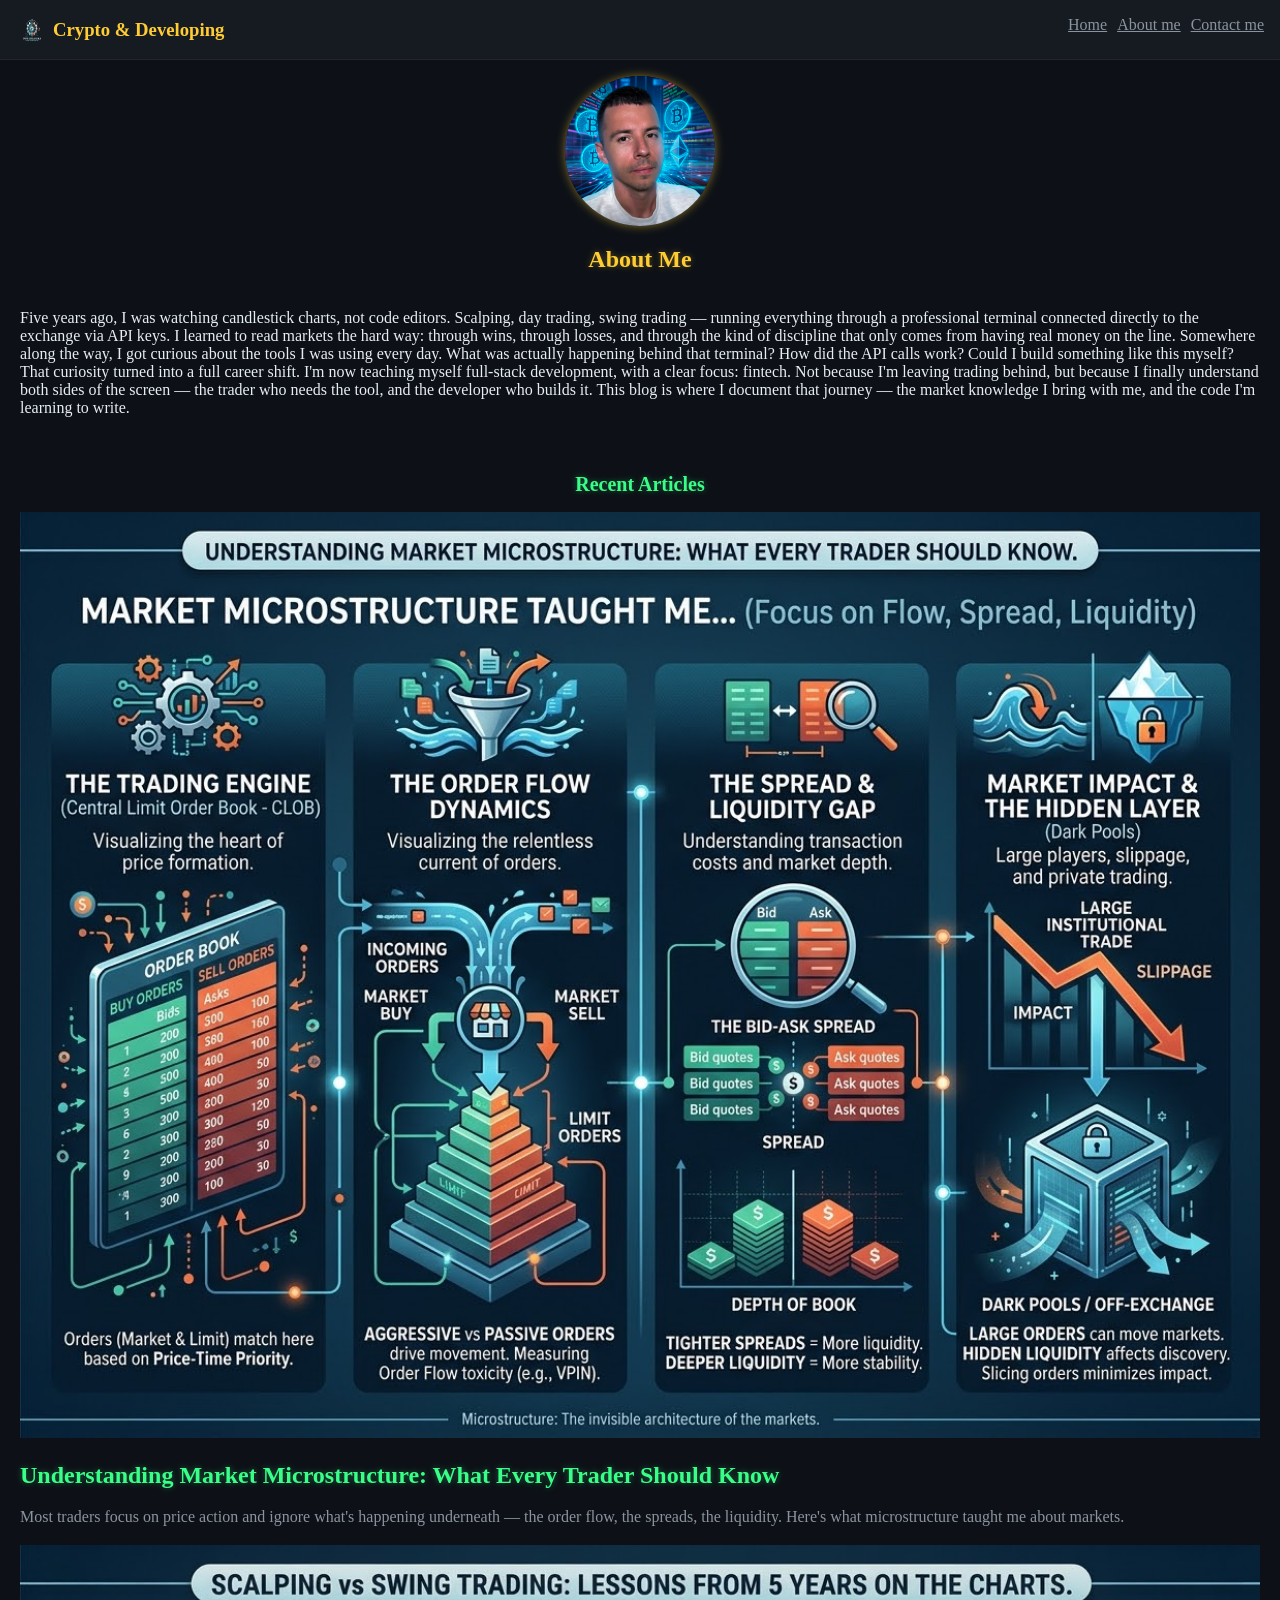
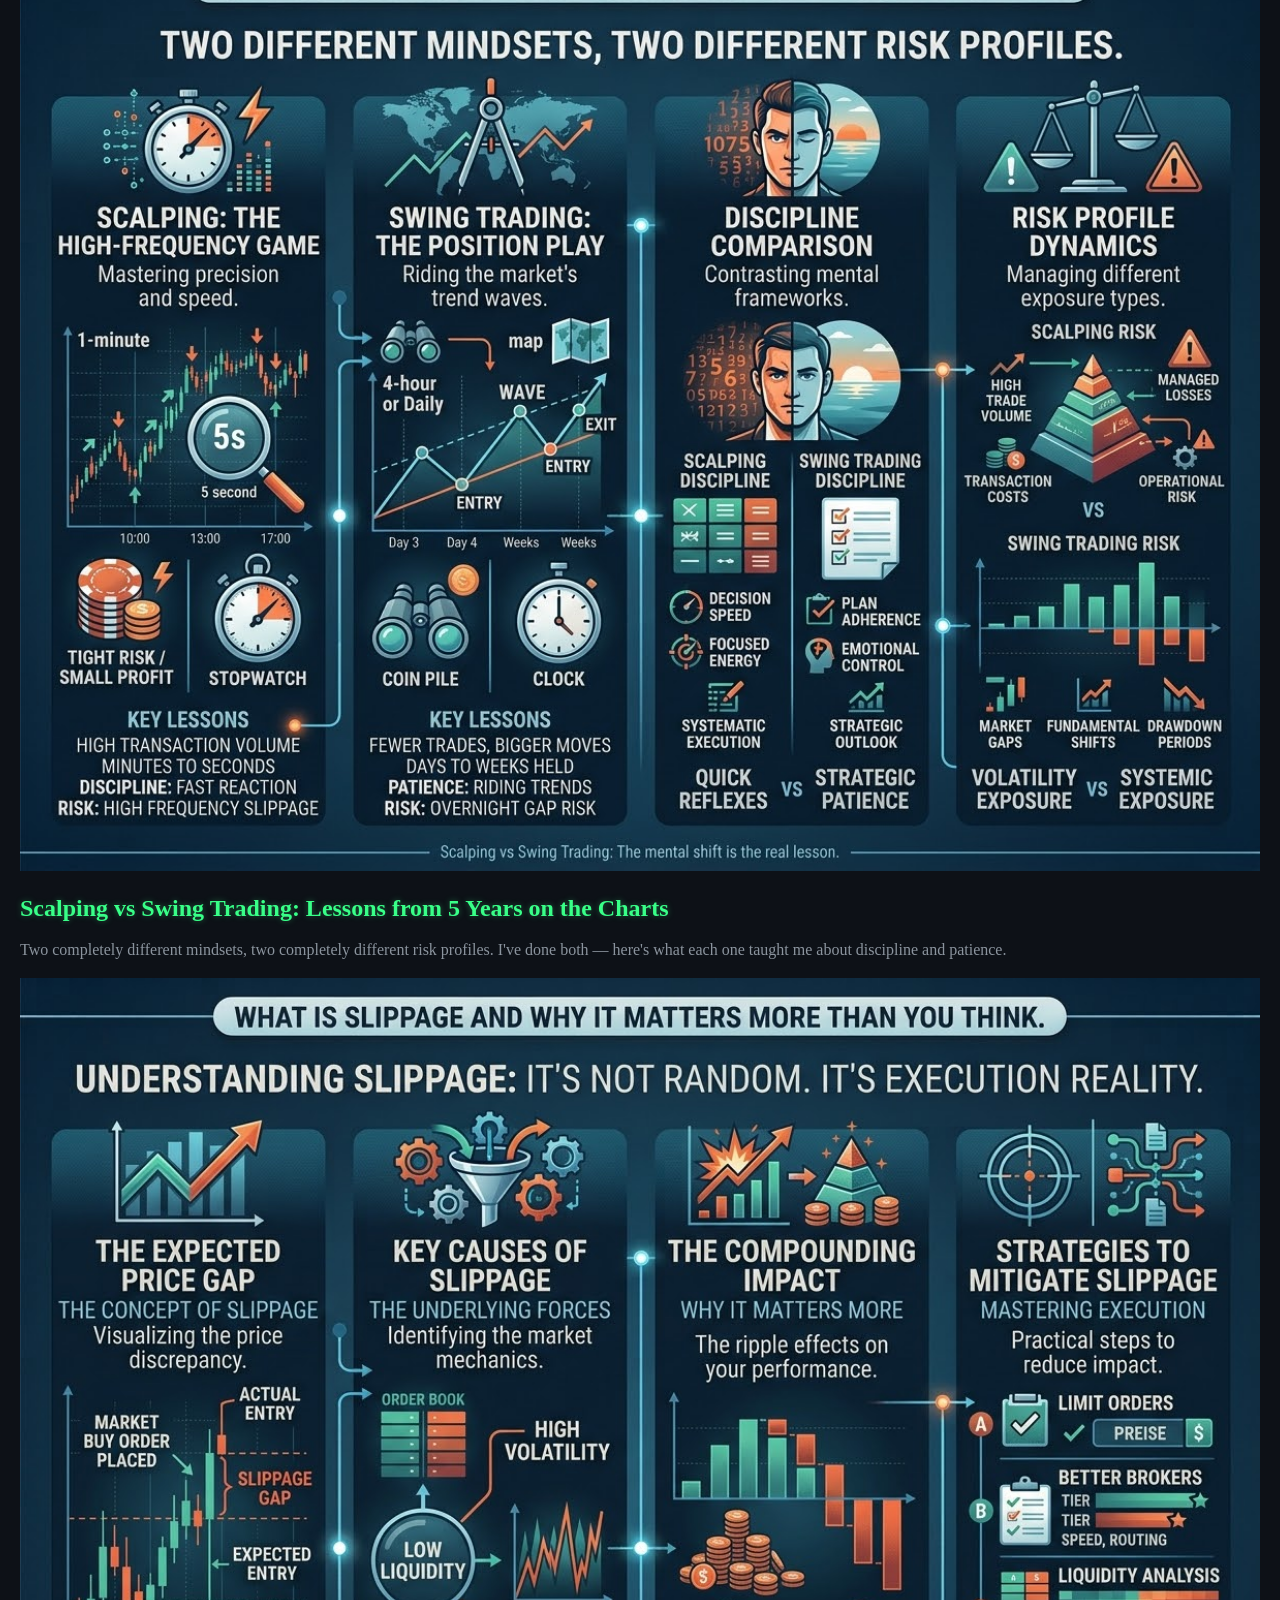
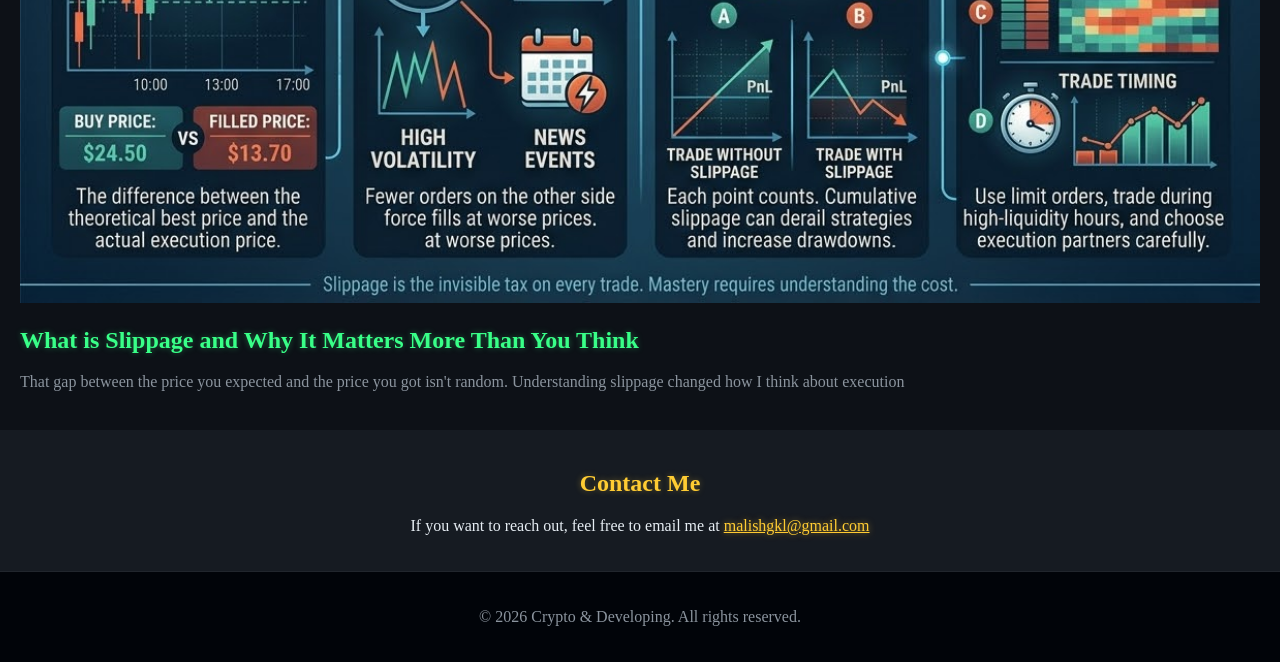
==== about-me.html @ a8d939a4 "refucturing to separete pages" ====
<!DOCTYPE html>
<html lang="en">
<head>
    <meta charset="UTF-8">
    <meta name="viewport" content="width=device-width, initial-scale=1.0">
    <title>Crypto & Developing</title>
    <link rel="stylesheet" href="style.css">
</head>
<body>
    <nav class="navbar">
        <div class="nav-logo">
            <img class="logo-img" src="images/logo.png" alt="Logo">
            <h3 class="logo-text">Crypto & Developing</h3>
        </div>
        <div class="nav-section">
            <ul>
                <li><a href="index.html">Home</a></li>
                <li><a href="about-me.html">About me</a></li>
                <li><a href="index.html#contact">Contact me</a></li>
            </ul>
        </div>
    </nav>
    <article class="about-me" id="about">
        <img src="images/myphoto.jpeg" alt="My Photo">
        <h2>About Me</h2>
        <p>
            Five years ago, I was watching candlestick charts, not code editors. Scalping, day trading, swing trading — running everything through a professional terminal connected directly to the exchange via API keys.
            I learned to read markets the hard way: through wins, through losses, and through the kind of discipline that only comes from having real money on the line.
            Somewhere along the way, I got curious about the tools I was using every day. What was actually happening behind that terminal? How did the API calls work? Could I build something like this myself?
            That curiosity turned into a full career shift. I'm now teaching myself full-stack development, with a clear focus: fintech. Not because I'm leaving trading behind, but because I finally understand both sides of the screen — the trader who needs the tool, and the developer who builds it.
            This blog is where I document that journey — the market knowledge I bring with me, and the code I'm learning to write.
        </p>
    </article>
    <main class="articles-grid">
        <section>
            <h3 class="resent-articles">Recent Articles</h3>
            <article  class="blog-article">
                <img src="images/microstructure.png" alt="Article Image about crypto and developing">
                <h3>Understanding Market Microstructure: What Every Trader Should Know</h3>
                <p>Most traders focus on price action and ignore what's happening underneath — the order flow,
                     the spreads, the liquidity. Here's what microstructure taught me about markets.</p>
            </article>
            <article class="blog-article">
                <img src="images/scalping-vs-swing.png" alt="scalping vs swing trading">
                <h3>Scalping vs Swing Trading: Lessons from 5 Years on the Charts</h3>
                <p>Two completely different mindsets, two completely different risk profiles. 
                    I've done both — here's what each one taught me about discipline and patience.</p>
            </article>
            <article class="blog-article">
                <img src="images/slippage.png" alt="Slippage Image about crypto explaining slippage">
                <h3>What is Slippage and Why It Matters More Than You Think</h3>
                <p>That gap between the price you expected and the price you got isn't random. 
                    Understanding slippage changed how I think about execution</p>
            </article>

        </section>      
    </main>
    <section class="contact-me" id="contact">
        <h2>Contact Me</h2>
        <p>If you want to reach out, feel free to email me at <a href="mailto:malishgkl@gmail.com">malishgkl@gmail.com</a></p>
    </section>
</body>
<footer>
    <p>&copy; 2026 Crypto & Developing. All rights reserved.</p>
</footer>
</body>
</html>
---- style.css ----
:root {
    --bg-primary: #0d1117;
    --bg-surface: #161b22;
    --bg-footer: #010409;
    --border-subtle: #21262d;
    --text-primary: #e6edf3;
    --text-secondary: #8b949e;
    --accent-green: #39ff88;
    --accent-gold: #ffcc33;
    --accent-red: #ff4d4d;
}

body {
    margin: 0;
    background-color: var(--bg-primary);
    color: var(--text-primary);
}

a {
    color: var(--accent-gold);
    text-shadow: 0 0 6px rgba(255, 204, 51, 0.5);
}

a:hover {
    color: var(--accent-green);
    text-shadow: 0 0 8px rgba(57, 255, 136, 0.7);
}

main h3 {
    font-size: 1.5rem;
    margin-bottom: 0;
    color: var(--accent-green);
    text-shadow: 0 0 6px rgba(57, 255, 136, 0.35);
}

main p {
    font-size: 1rem;
    line-height: 1.5;
    color: var(--text-secondary);
}

.navbar {
    position: fixed;
    z-index: 1;
    top: 0;
    left: 0;
    right: 0;
    display: flex;
    justify-content: space-between;
    padding-left: 1em;
    padding-right: 1em;
    background-color: var(--bg-surface);
    border-bottom: 1px solid var(--border-subtle);
}

.logo-text {
    color: var(--accent-gold);
}

.nav-section li a {
    color: var(--text-secondary);
    text-shadow: none;
}

.nav-section li a:hover {
    color: var(--accent-green);
    text-shadow: 0 0 8px rgba(57, 255, 136, 0.7);
}

.nav-logo {
    display: flex;
    align-items: center;
    gap: 5px;
}

.nav-section  ul {
    display: flex;
    justify-content: space-between;
    gap: 10px;
}
.nav-section li {
    list-style: none;
    text-decoration: none;
}

.logo-img {
    width: 2rem;
    height: 2rem;
    border-radius: 50%;
}

.header-container {
    display: flex;
    flex-direction: column;
    margin-top: 3.5rem;
}

.header-article {
    background-image: url('images/header1.png');
    background-size: cover;
    color: white;
    min-height: 18.312rem;
    position: relative;
}

.header-content {
    position: absolute;
    bottom: 0;
    left: 0;
    padding: 1rem;
    text-shadow: 1px 1px 2px black;
}

.header-article::before {
    content: "";
    position: absolute;
    top: 0;
    left: 0;
    width: 100%;
    height: 100%;
    background-color: rgba(13, 17, 23, 0.55);
}

.header-content p {
    line-height: 1.1;
}

.articles-grid {
    display: grid;
    grid-template-columns: minmax(368px, 1fr);
    gap: 20px;
    padding: 20px;
}

.blog-article {
    display: flex;
    flex-direction: column;
}

.about-me {
    display: flex;
    flex-direction: column;
    align-items: center;
    text-align: center;
    padding: 20px;
    margin-top: 3.5rem;
}

.about-me img {
    width: 150px;
    height: 150px;
    border-radius: 50%;
    box-shadow: 0 0 10px rgba(255, 204, 51, 0.5);
}

.about-me p {
    text-align: left;
}

.about-me h2,
.contact-me h2 {
    color: var(--accent-gold);
    text-shadow: 0 0 6px rgba(255, 204, 51, 0.35);
}

.contact-me {
    background-color: var(--bg-surface);
    text-align: center;
    padding: 20px;
}

.resent-articles {
    text-align: center;
    font-size: 1.25rem;
    margin-bottom: 1rem;
    margin-top: 0;
}

footer {
    text-align: center;
    padding: 20px;
    background-color: var(--bg-footer);
    color: var(--text-secondary);
    border-top: 1px solid var(--border-subtle);
}
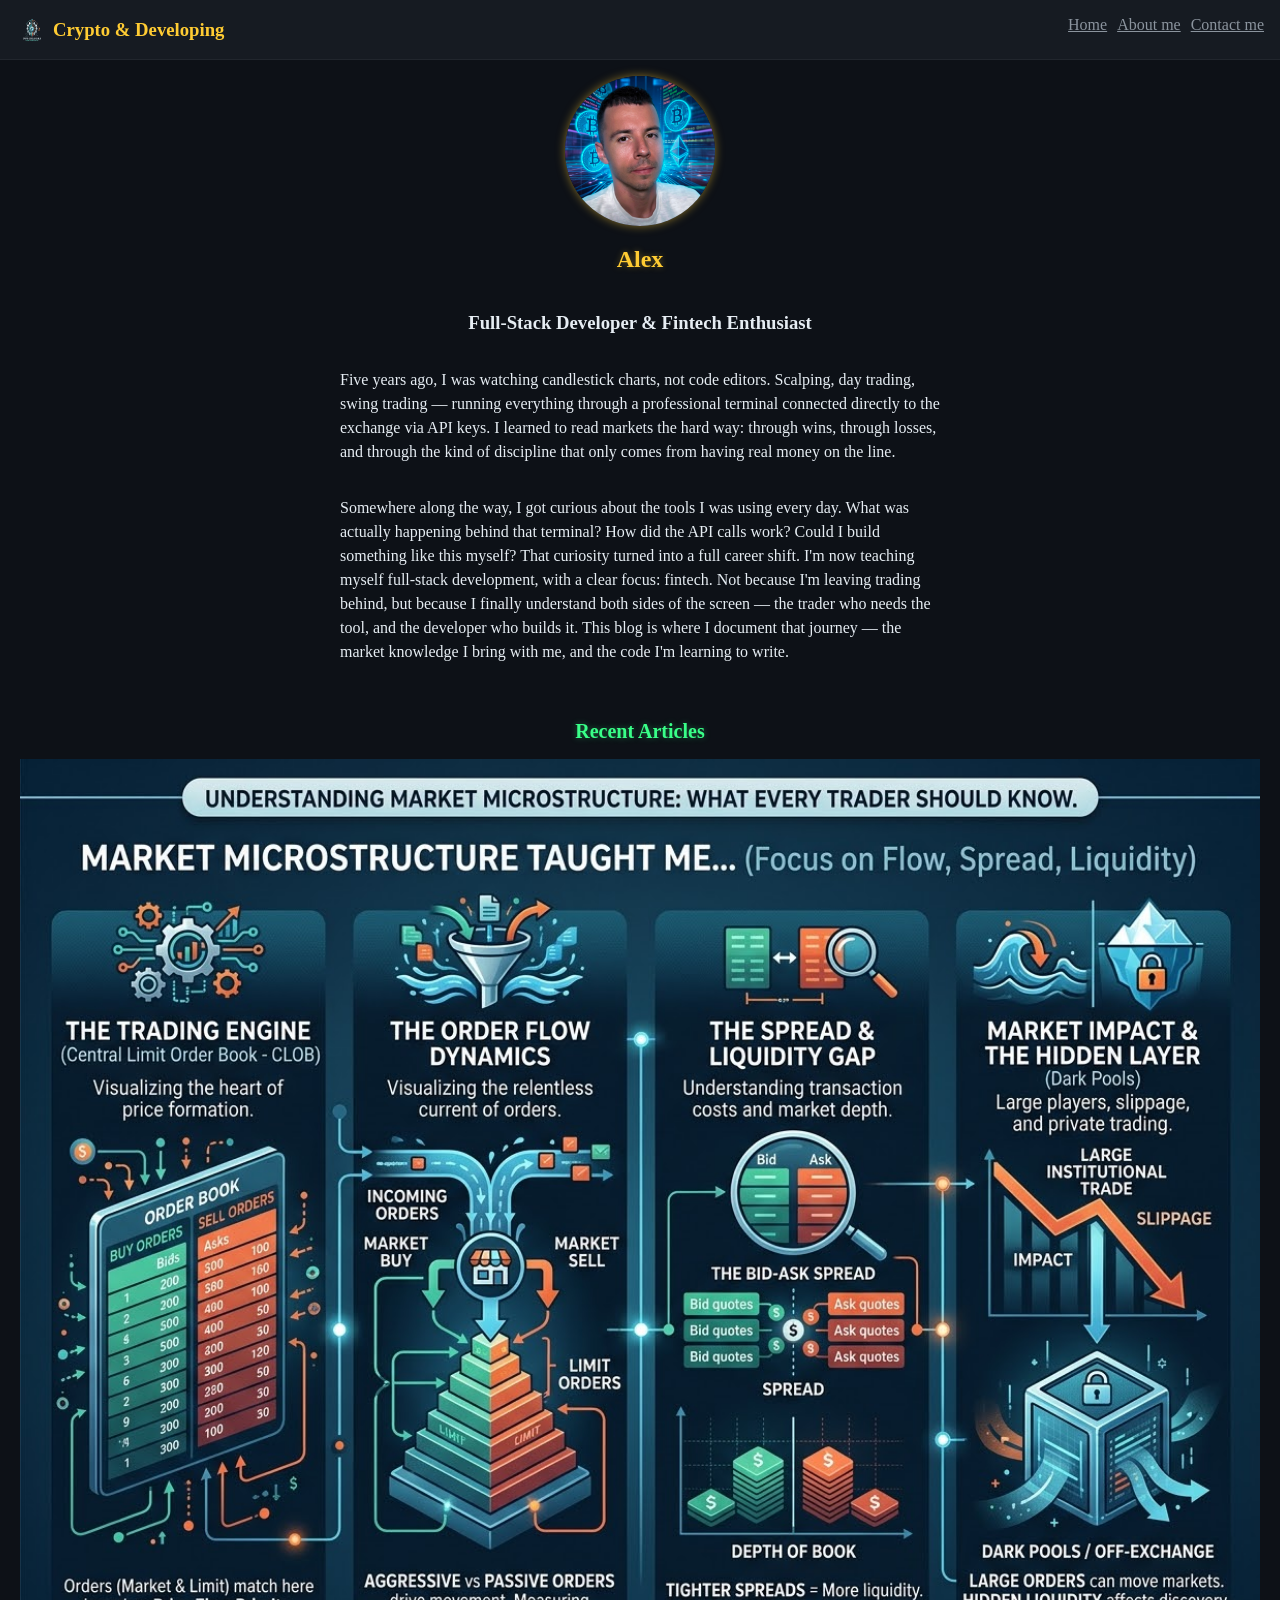
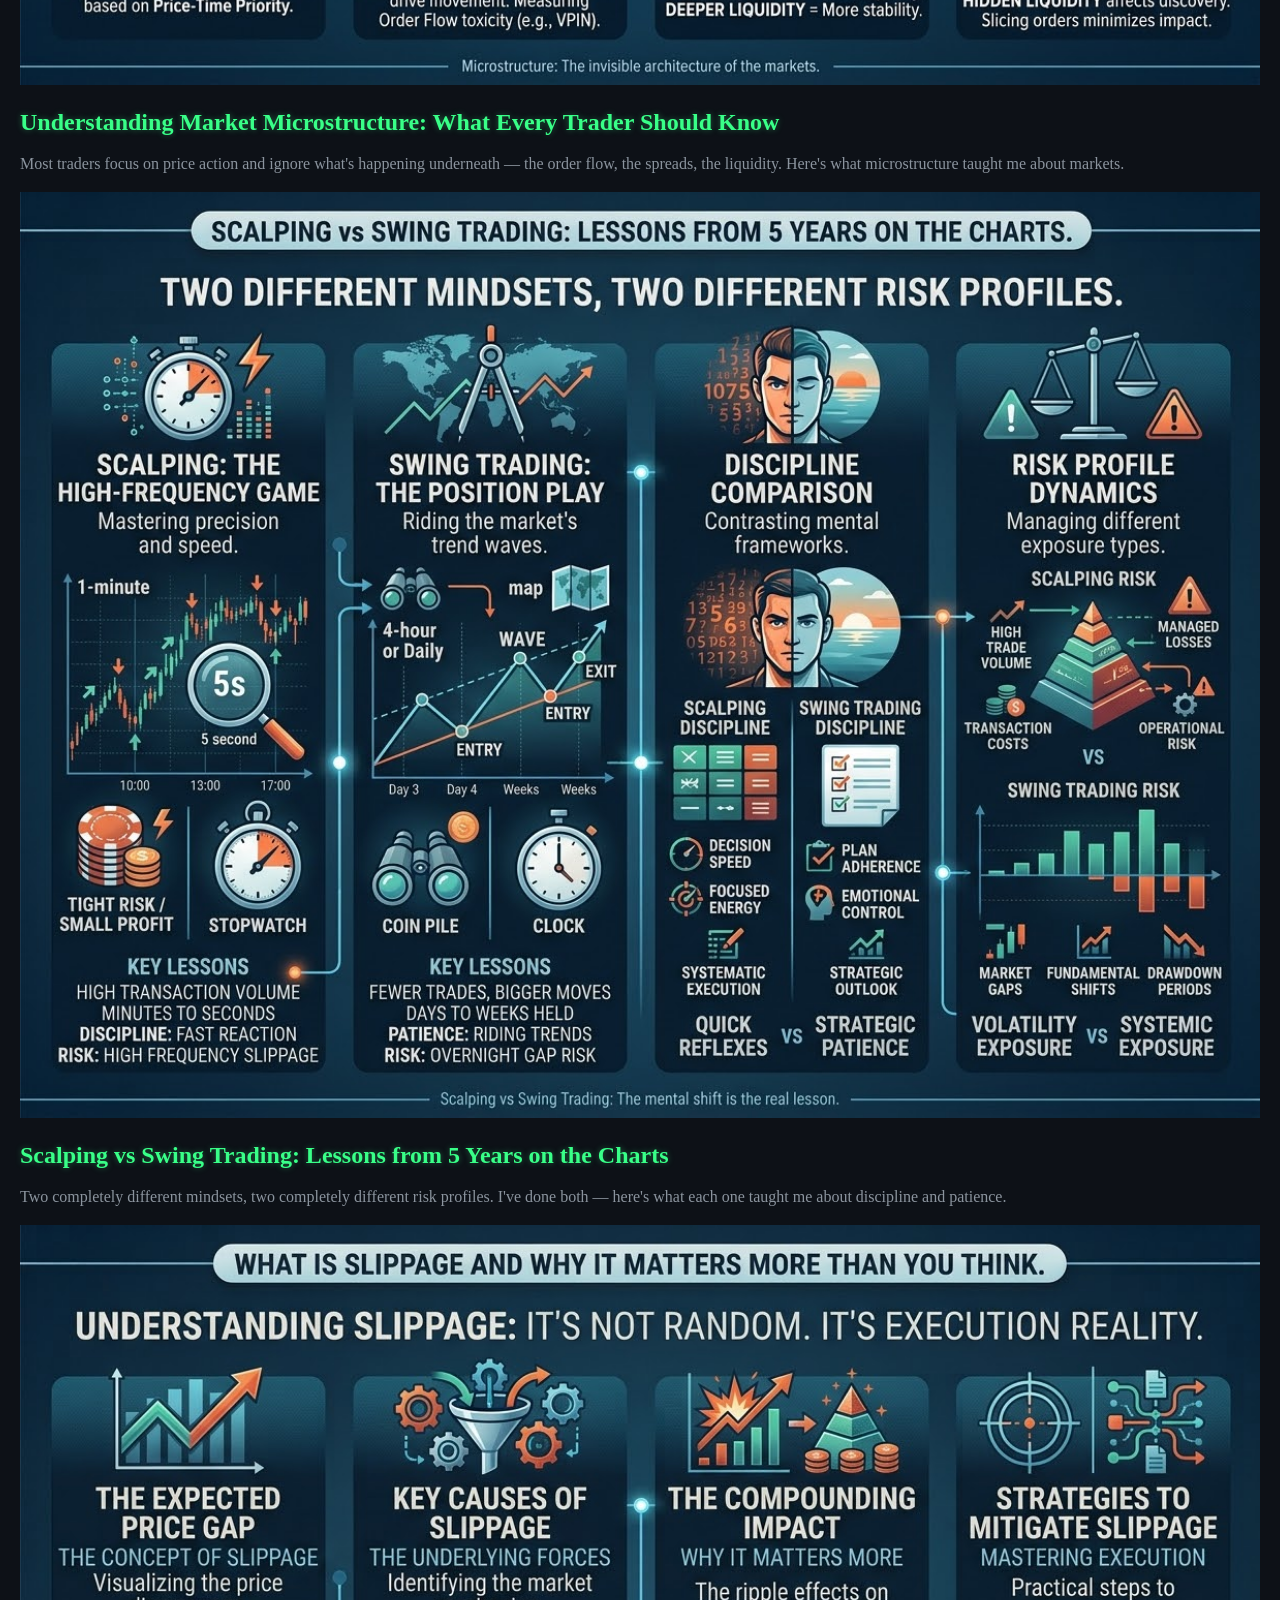
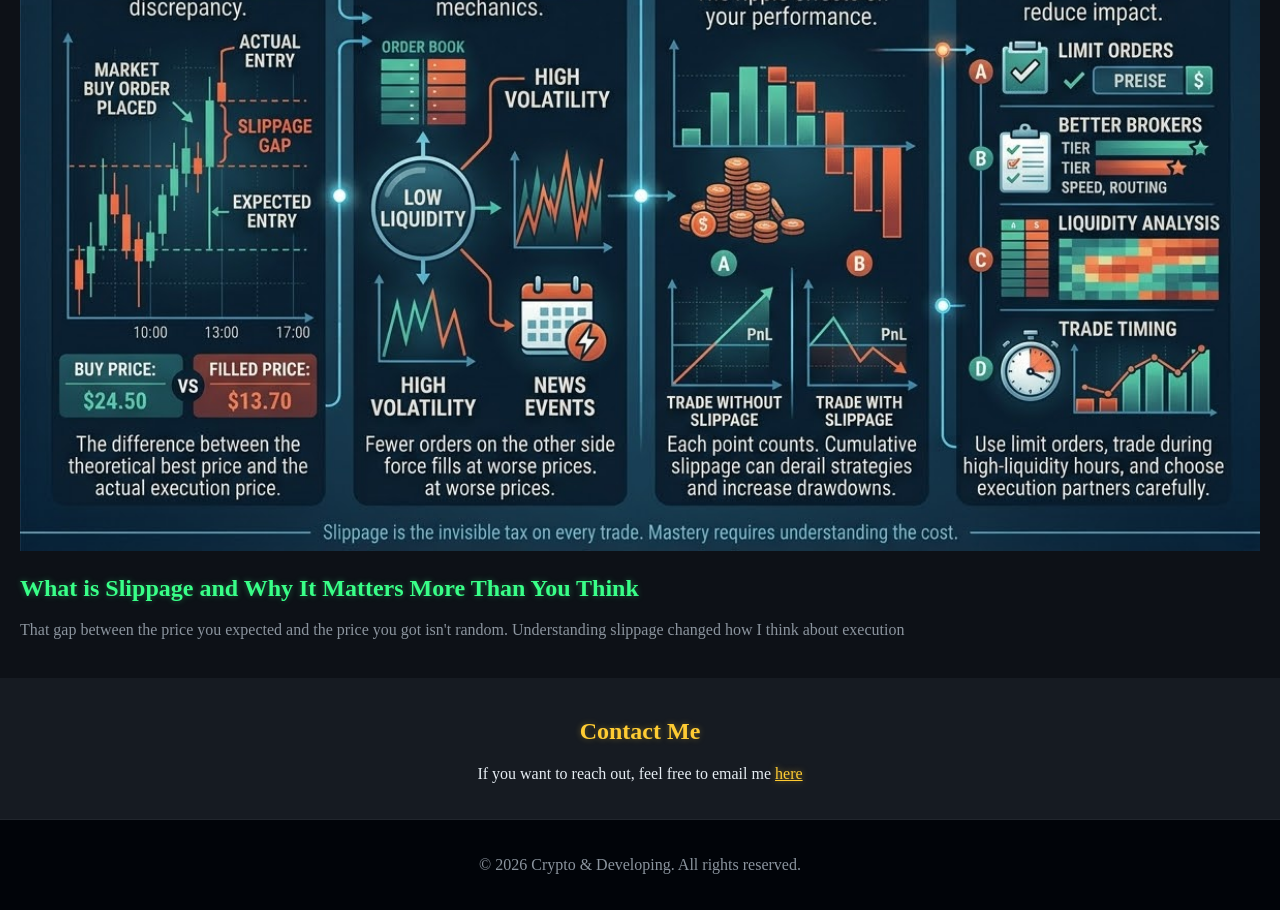
==== commit 57c6c3b5: "fixed about-me.html" ====
--- a/about-me.html
+++ b/about-me.html
@@ -22,11 +22,14 @@
     </nav>
     <article class="about-me" id="about">
         <img src="images/myphoto.jpeg" alt="My Photo">
-        <h2>About Me</h2>
+        <h2>Alex</h2>
+        <h3>Full-Stack Developer & Fintech Enthusiast</h3>
         <p>
             Five years ago, I was watching candlestick charts, not code editors. Scalping, day trading, swing trading — running everything through a professional terminal connected directly to the exchange via API keys.
             I learned to read markets the hard way: through wins, through losses, and through the kind of discipline that only comes from having real money on the line.
-            Somewhere along the way, I got curious about the tools I was using every day. What was actually happening behind that terminal? How did the API calls work? Could I build something like this myself?
+        </p>    
+        <p>  
+            Somewhere along the way, I got curious about the tools I was using every day. What was actually happening behind that terminal? How did the API calls work? Could I build something like this myself? 
             That curiosity turned into a full career shift. I'm now teaching myself full-stack development, with a clear focus: fintech. Not because I'm leaving trading behind, but because I finally understand both sides of the screen — the trader who needs the tool, and the developer who builds it.
             This blog is where I document that journey — the market knowledge I bring with me, and the code I'm learning to write.
         </p>
@@ -57,7 +60,7 @@
     </main>
     <section class="contact-me" id="contact">
         <h2>Contact Me</h2>
-        <p>If you want to reach out, feel free to email me at <a href="mailto:malishgkl@gmail.com">malishgkl@gmail.com</a></p>
+        <p>If you want to reach out, feel free to email me <a href="mailto:malishgkl@gmail.com">here</a></p>
     </section>
 </body>
 <footer>
--- a/style.css
+++ b/style.css
@@ -37,6 +37,14 @@
     font-size: 1rem;
     line-height: 1.5;
     color: var(--text-secondary);
+}
+
+
+.featured-post-img {
+    width: 100%;
+    height: auto;
+    border-radius: 5px;
+    box-shadow: 0 0 10px rgba(57, 255, 136, 0.5);
 }
 
 .navbar {
@@ -155,6 +163,8 @@
 
 .about-me p {
     text-align: left;
+    line-height: 1.5;
+    max-width: 600px;
 }
 
 .about-me h2,
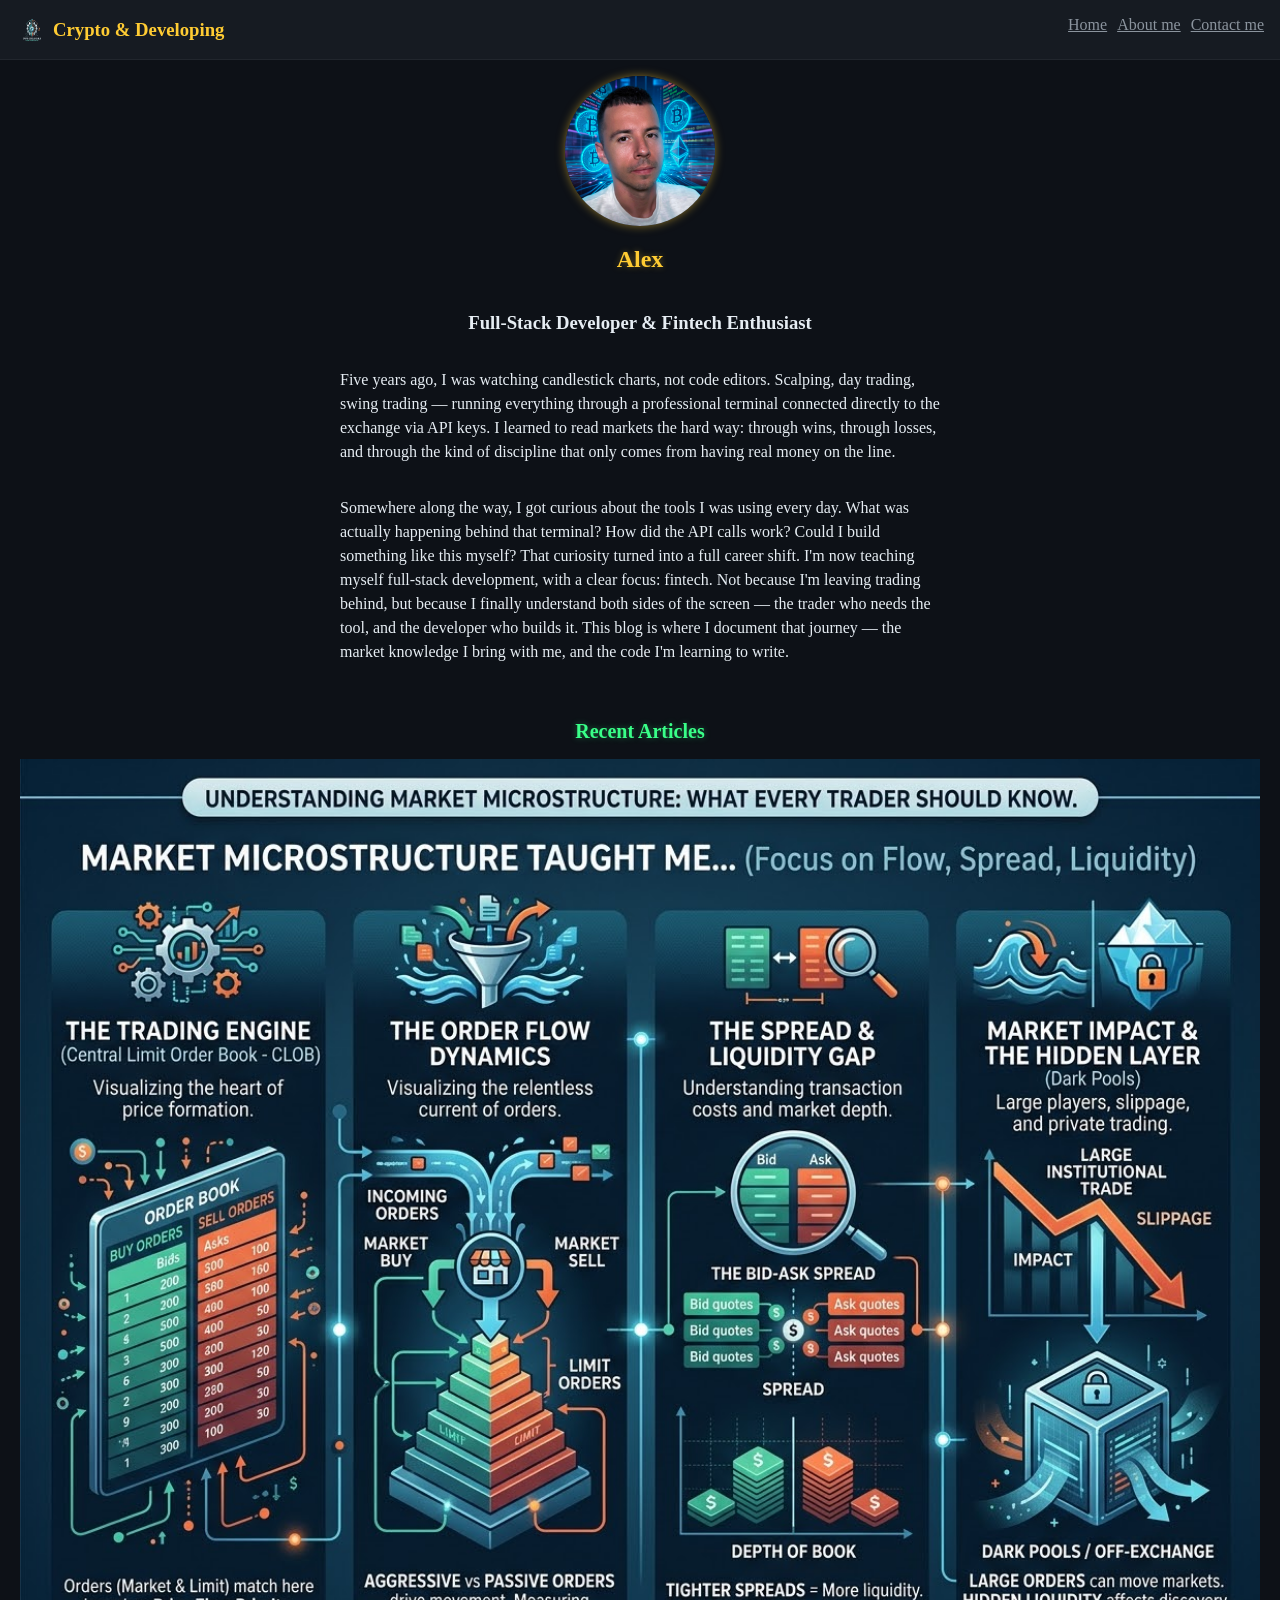
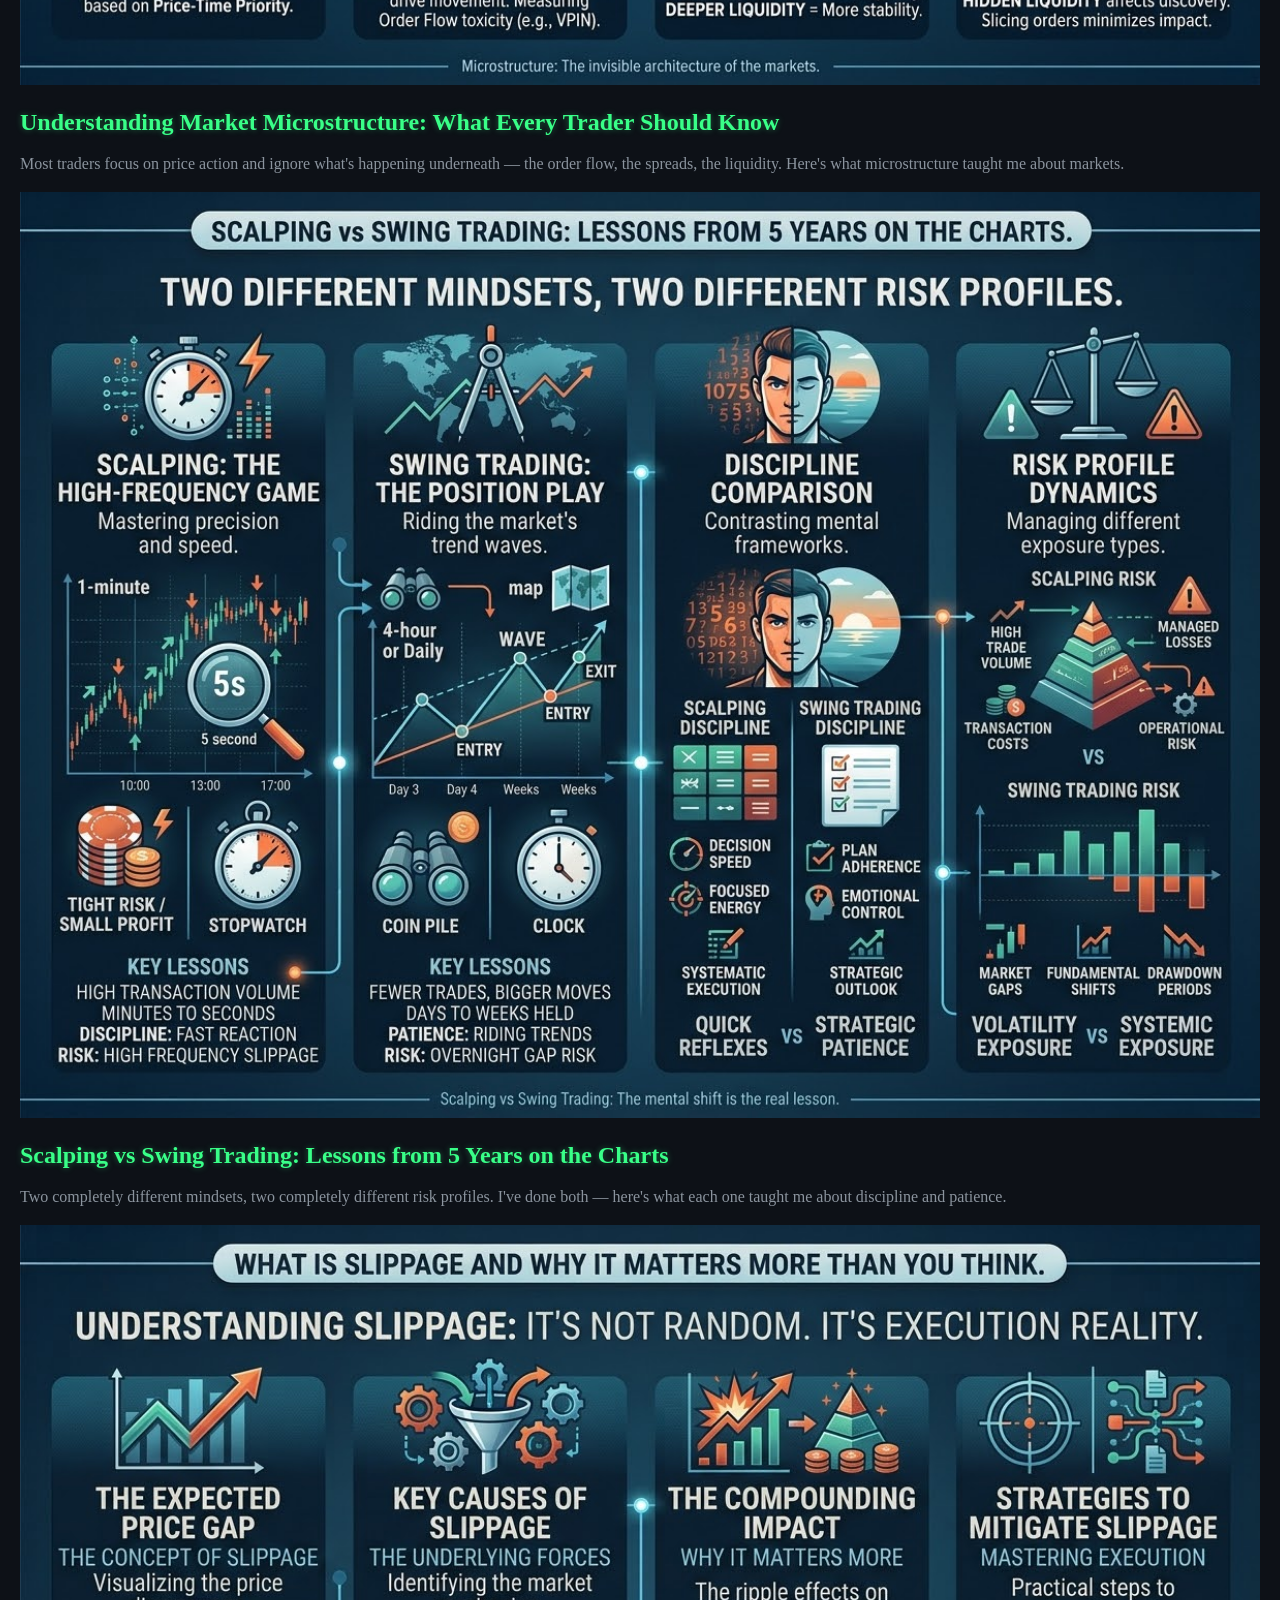
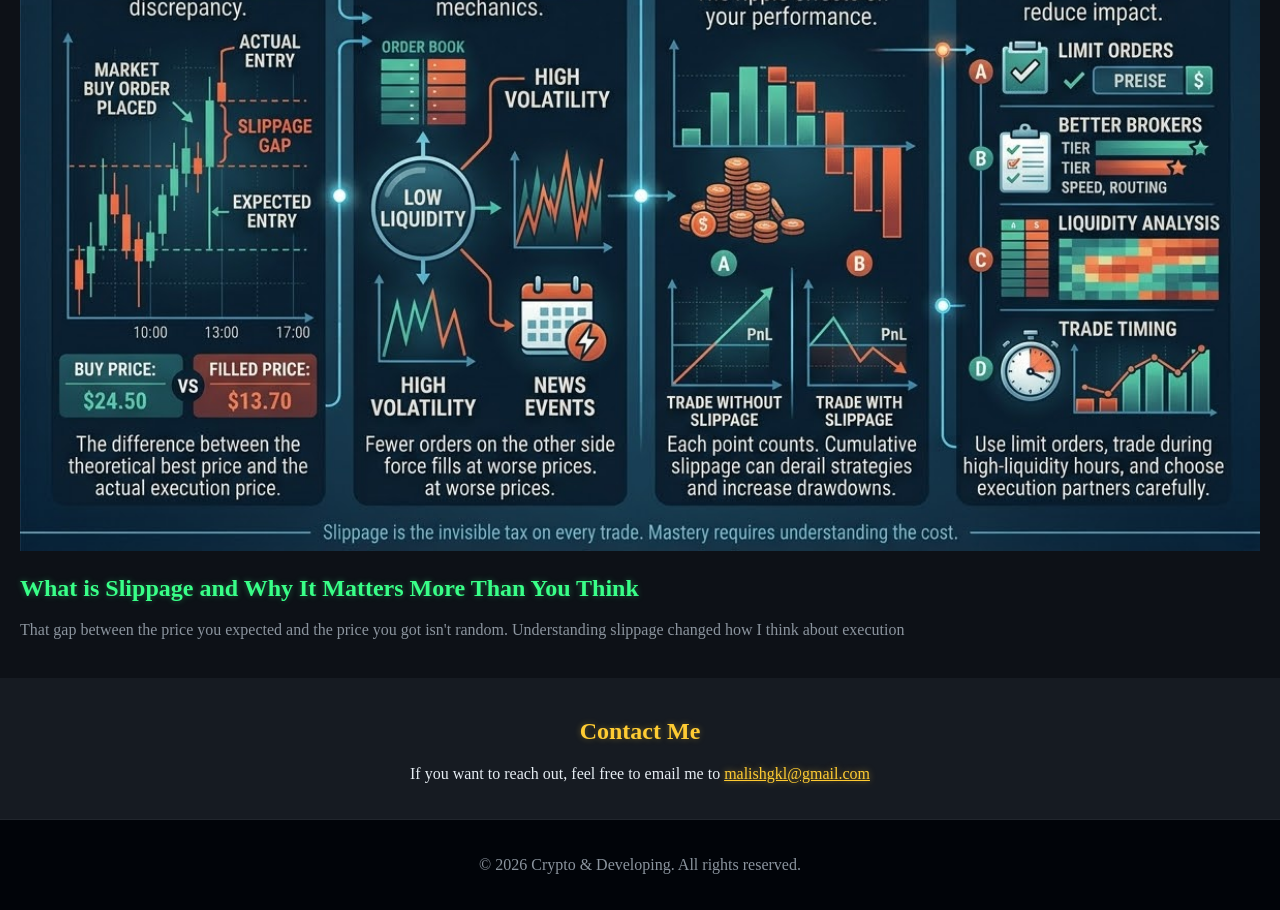
==== commit 04edacba: "add media query for header" ====
--- a/about-me.html
+++ b/about-me.html
@@ -60,7 +60,7 @@
     </main>
     <section class="contact-me" id="contact">
         <h2>Contact Me</h2>
-        <p>If you want to reach out, feel free to email me <a href="mailto:malishgkl@gmail.com">here</a></p>
+        <p>If you want to reach out, feel free to email me to <a href="mailto:malishgkl@gmail.com">malishgkl@gmail.com</a></p>
     </section>
 </body>
 <footer>
--- a/style.css
+++ b/style.css
@@ -101,6 +101,8 @@
     display: flex;
     flex-direction: column;
     margin-top: 3.5rem;
+    margin-bottom: 1rem;
+    
 }
 
 .header-article {
@@ -109,6 +111,7 @@
     color: white;
     min-height: 18.312rem;
     position: relative;
+    box-shadow: 0 0 20px rgba(57, 255, 136, 0.5);
 }
 
 .header-content {
@@ -192,4 +195,26 @@
     background-color: var(--bg-footer);
     color: var(--text-secondary);
     border-top: 1px solid var(--border-subtle);
+}
+
+@media (min-width: 768px) {
+    .header-article {
+       min-height: 30rem;
+       margin-bottom: 2rem;
+
+    }
+
+    .header-content {
+        padding: 2rem;
+        max-width: 55%;
+    }
+
+    .header-content h1 {
+        font-size: 2.5rem;
+    }
+
+    .header-content p {
+        font-size: 1.25rem;
+        line-height: 1.5;
+    }
 }
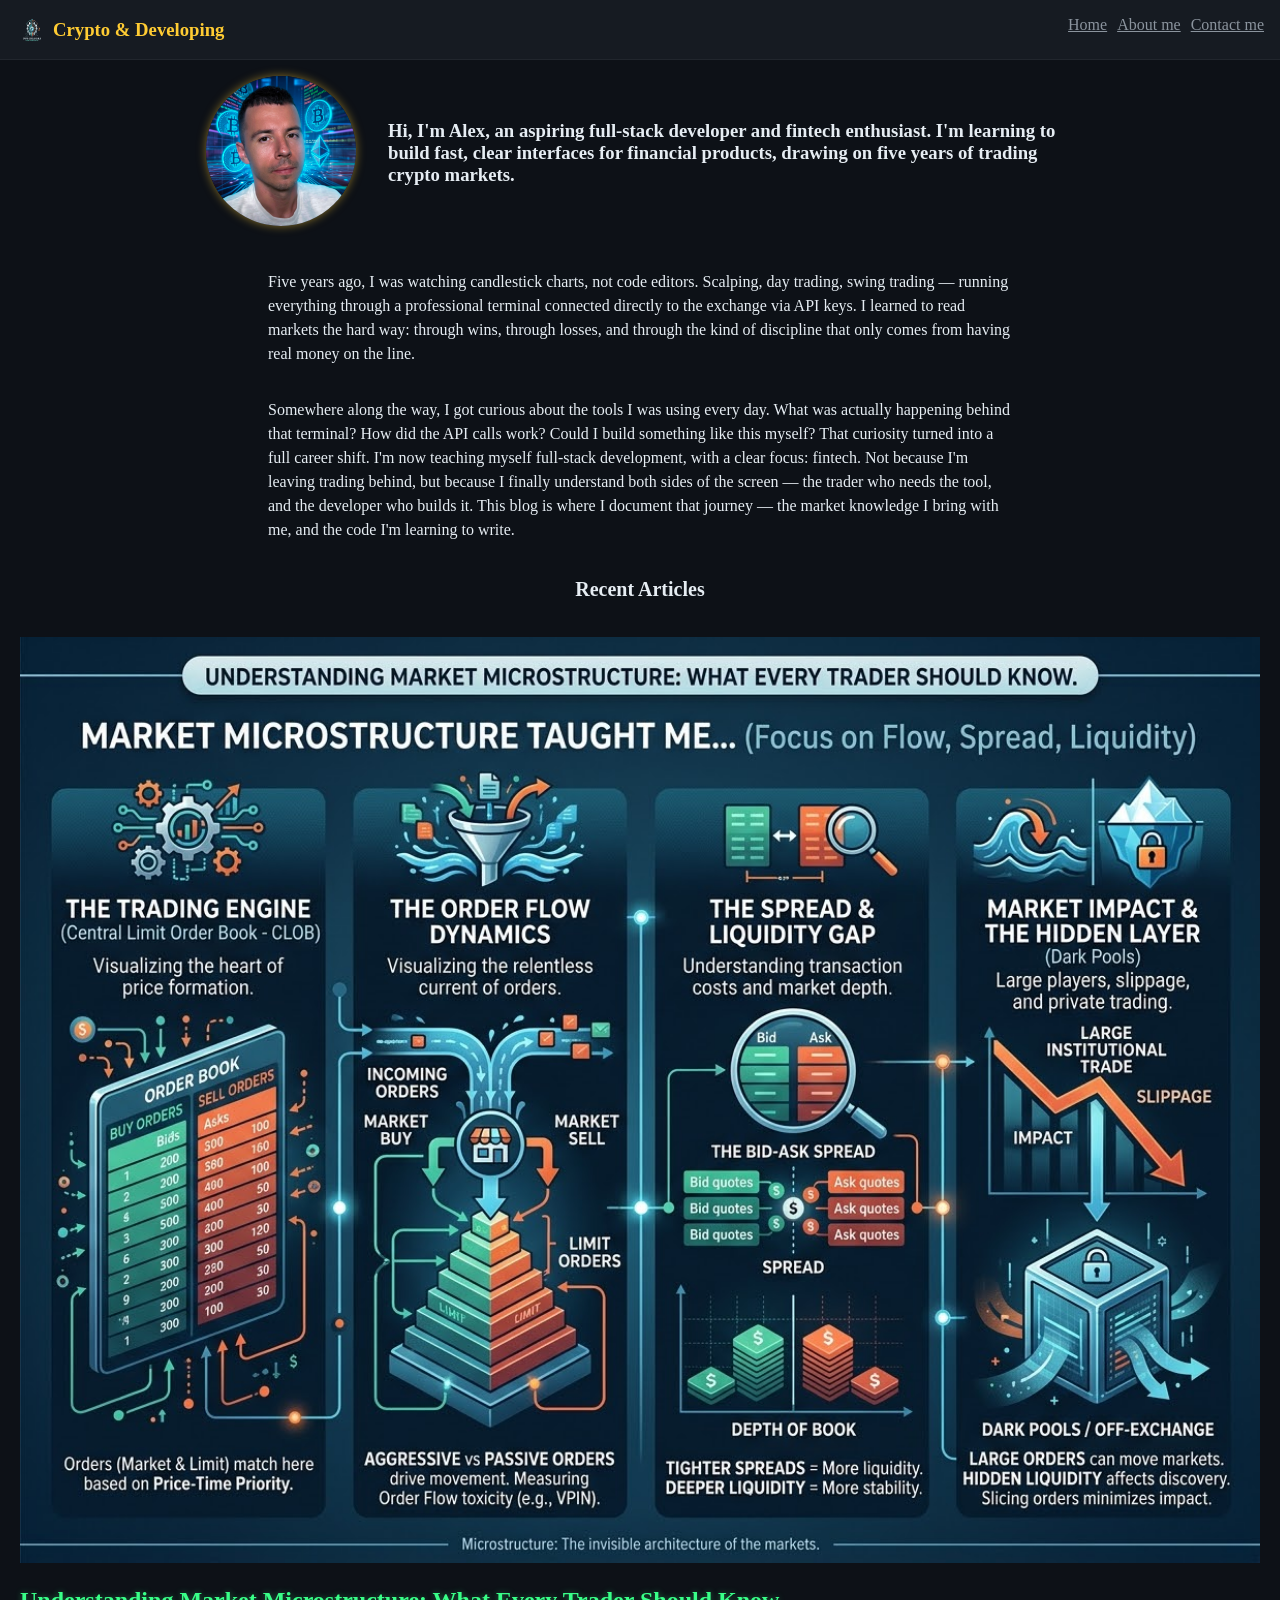
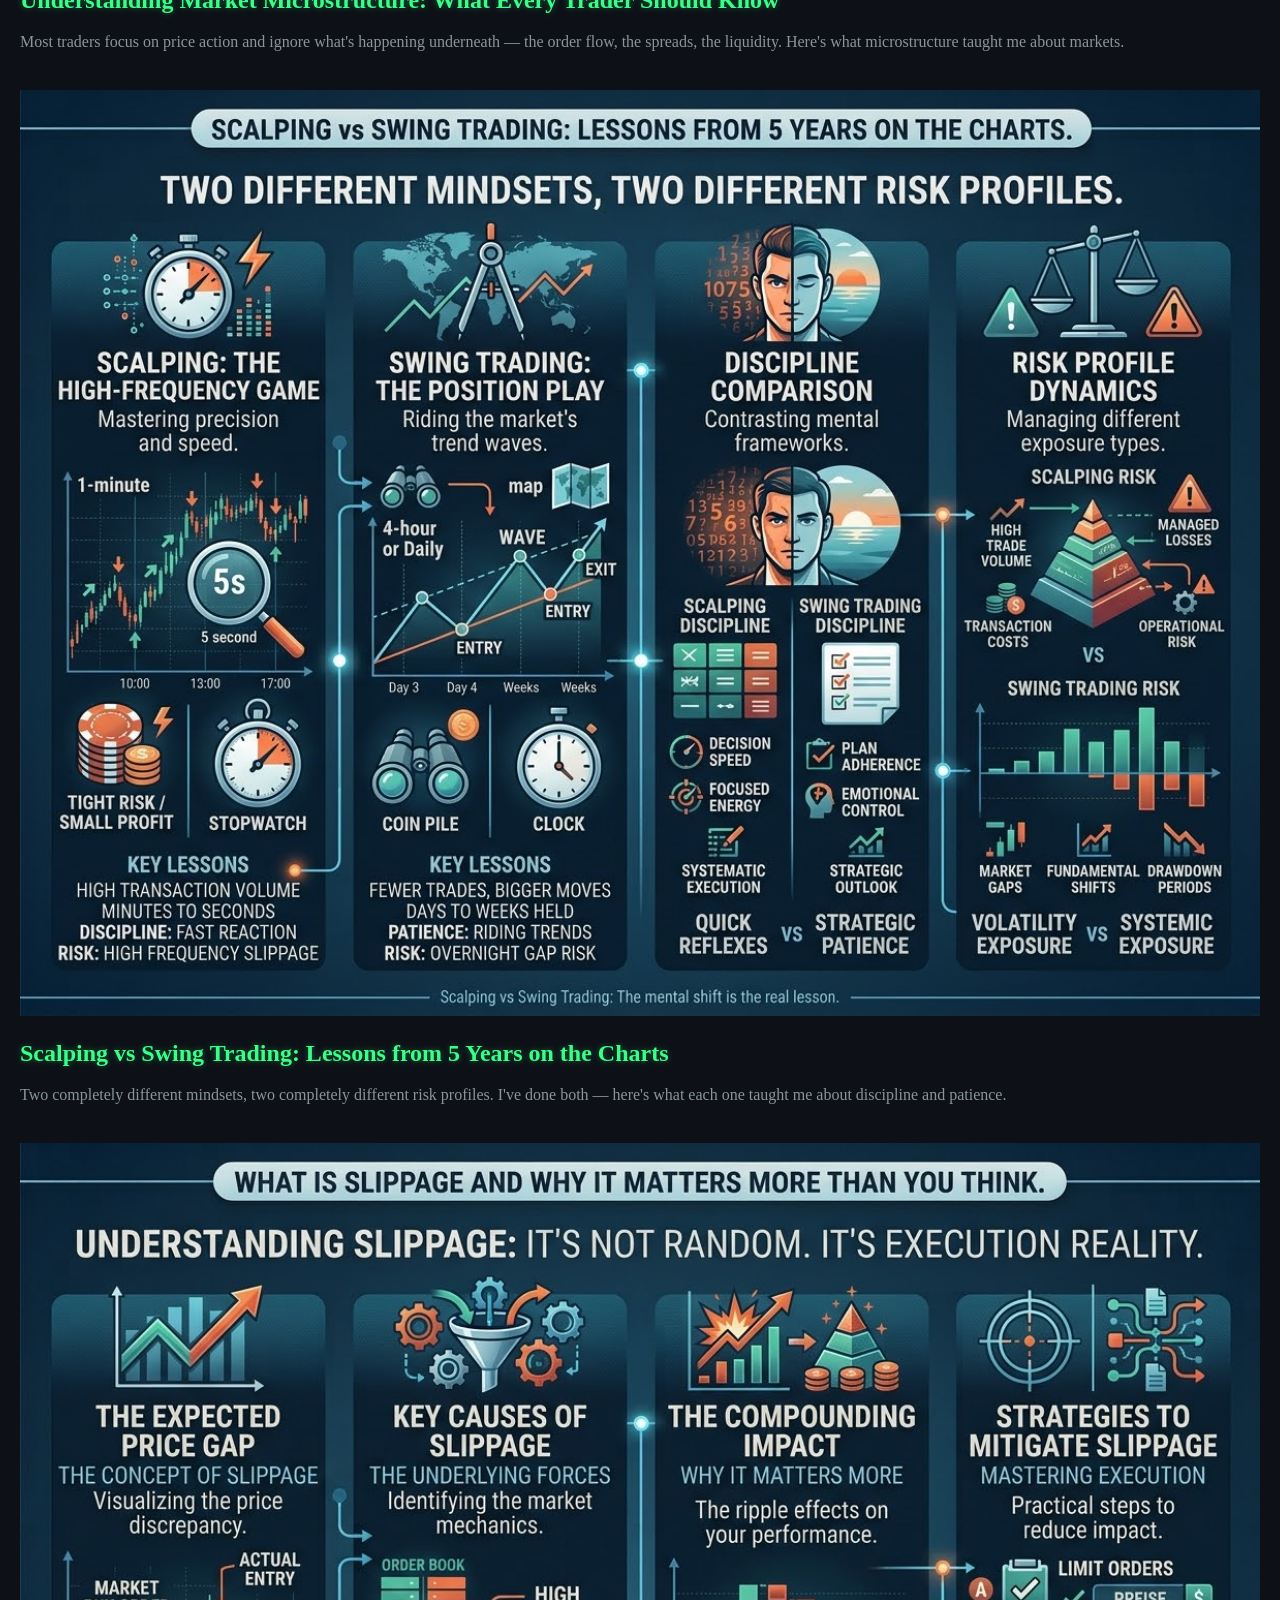
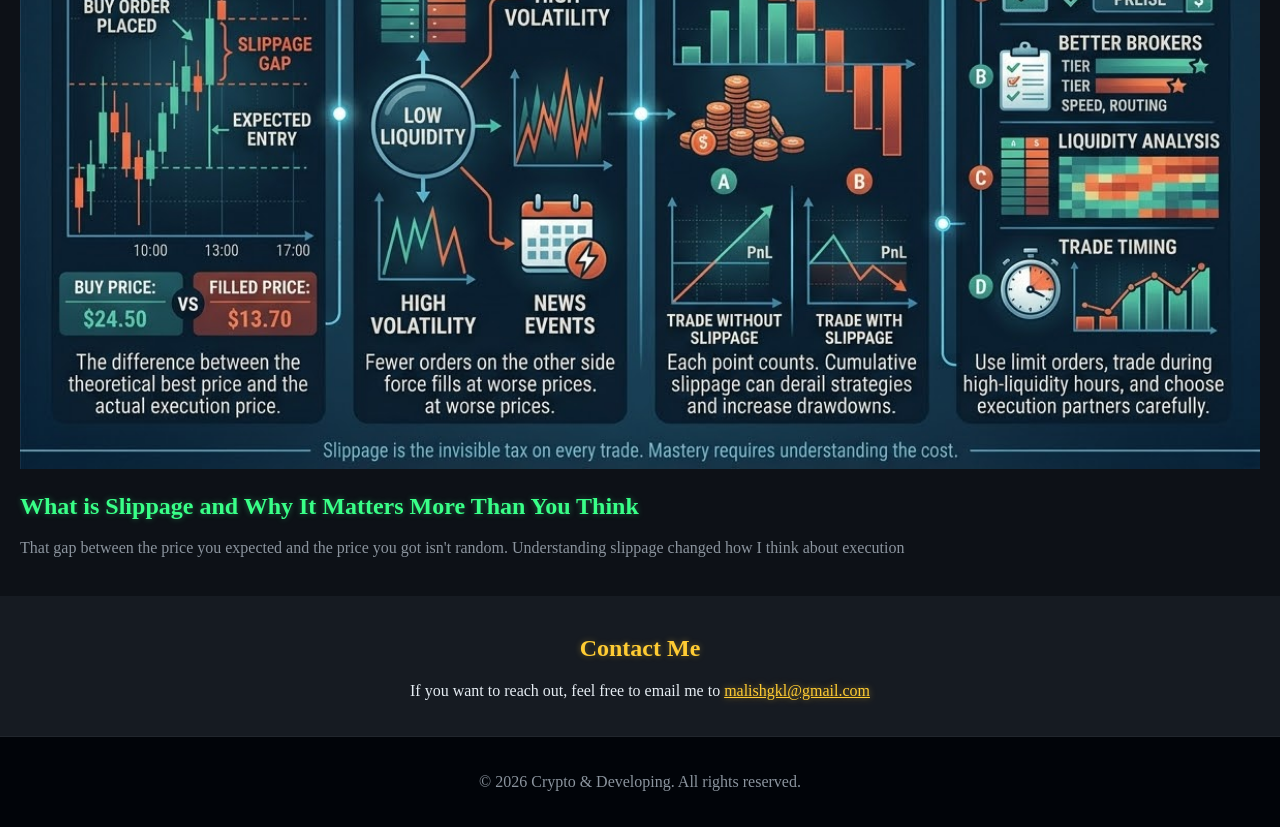
==== commit faf0bc61: "made about me and feauter pos" ====
--- a/about-me.html
+++ b/about-me.html
@@ -21,9 +21,15 @@
         </div>
     </nav>
     <article class="about-me" id="about">
-        <img src="images/myphoto.jpeg" alt="My Photo">
-        <h2>Alex</h2>
-        <h3>Full-Stack Developer & Fintech Enthusiast</h3>
+        <div class="about-me-header">
+            <div>
+                <img src="images/myphoto.jpeg" alt="My Photo">
+            </div>
+            <div >
+                <h3>Hi, I'm Alex, an aspiring full-stack developer and fintech enthusiast. 
+                    I'm learning to build fast, clear interfaces for financial products, drawing on five years of trading crypto markets.</h3>
+            </div>
+        </div>
         <p>
             Five years ago, I was watching candlestick charts, not code editors. Scalping, day trading, swing trading — running everything through a professional terminal connected directly to the exchange via API keys.
             I learned to read markets the hard way: through wins, through losses, and through the kind of discipline that only comes from having real money on the line.
@@ -34,9 +40,8 @@
             This blog is where I document that journey — the market knowledge I bring with me, and the code I'm learning to write.
         </p>
     </article>
+    <h2 class="resent-articles">Recent Articles</h2>
     <main class="articles-grid">
-        <section>
-            <h3 class="resent-articles">Recent Articles</h3>
             <article  class="blog-article">
                 <img src="images/microstructure.png" alt="Article Image about crypto and developing">
                 <h3>Understanding Market Microstructure: What Every Trader Should Know</h3>
@@ -54,9 +59,7 @@
                 <h3>What is Slippage and Why It Matters More Than You Think</h3>
                 <p>That gap between the price you expected and the price you got isn't random. 
                     Understanding slippage changed how I think about execution</p>
-            </article>
-
-        </section>      
+            </article>    
     </main>
     <section class="contact-me" id="contact">
         <h2>Contact Me</h2>
--- a/style.css
+++ b/style.css
@@ -139,8 +139,8 @@
 .articles-grid {
     display: grid;
     grid-template-columns: minmax(368px, 1fr);
-    gap: 20px;
-    padding: 20px;
+    gap: 1.25rem;
+    padding: 1.25rem;
 }
 
 .blog-article {
@@ -153,7 +153,7 @@
     flex-direction: column;
     align-items: center;
     text-align: center;
-    padding: 20px;
+    padding: 1.25rem;
     margin-top: 3.5rem;
 }
 
@@ -176,10 +176,30 @@
     text-shadow: 0 0 6px rgba(255, 204, 51, 0.35);
 }
 
+
+.about-me-text {
+    max-width: 600px;
+    text-align: center;
+}
+
+
+.featured-post {
+    text-align: left;
+    line-height: 1.5;
+    padding: 1.25rem;
+    margin-top: 2rem;
+}
+
+.featured-post p {
+    line-height: 1.5;
+    max-width: 50rem;
+}
+
+
 .contact-me {
     background-color: var(--bg-surface);
     text-align: center;
-    padding: 20px;
+    padding: 1.25rem;
 }
 
 .resent-articles {
@@ -191,7 +211,7 @@
 
 footer {
     text-align: center;
-    padding: 20px;
+    padding: 1.25rem;
     background-color: var(--bg-footer);
     color: var(--text-secondary);
     border-top: 1px solid var(--border-subtle);
@@ -217,4 +237,65 @@
         font-size: 1.25rem;
         line-height: 1.5;
     }
+
+    .about-me {
+        text-align: center;
+    }
+
+    .about-me p {
+        max-width:70%;
+    }
+
+    .about-me-header {
+        display: flex;
+        gap: 2rem;
+        justify-content: space-around;
+        align-items: center;
+        max-width: 70%;
+        margin-bottom: 1.5rem;
+    }
+
+    .about-me-header h3 {
+        text-align: left;
+    }
+
+    .about-me p{
+        max-width: 60%;
+    }
+
+    .
+
+ 
+    .articles-grid {
+        grid-template-columns: repeat(3, minmax(309px, 1fr));
+        padding: 2.5rem;
+        gap: 2.5rem;
+        grid-template-areas:
+        "micro scalp slipp" 
+        "order api risk";
+    }
+
+    .microstructure {
+        grid-area: micro;
+    }
+
+    .scalping {
+        grid-area: scalp;
+    }
+
+    .slippage {
+        grid-area: slipp;
+    }
+
+    .orderbook {
+        grid-area: order;
+    }
+
+    .api {
+        grid-area: api;
+    }
+
+    .risk {
+        grid-area: risk;
+    }
 }
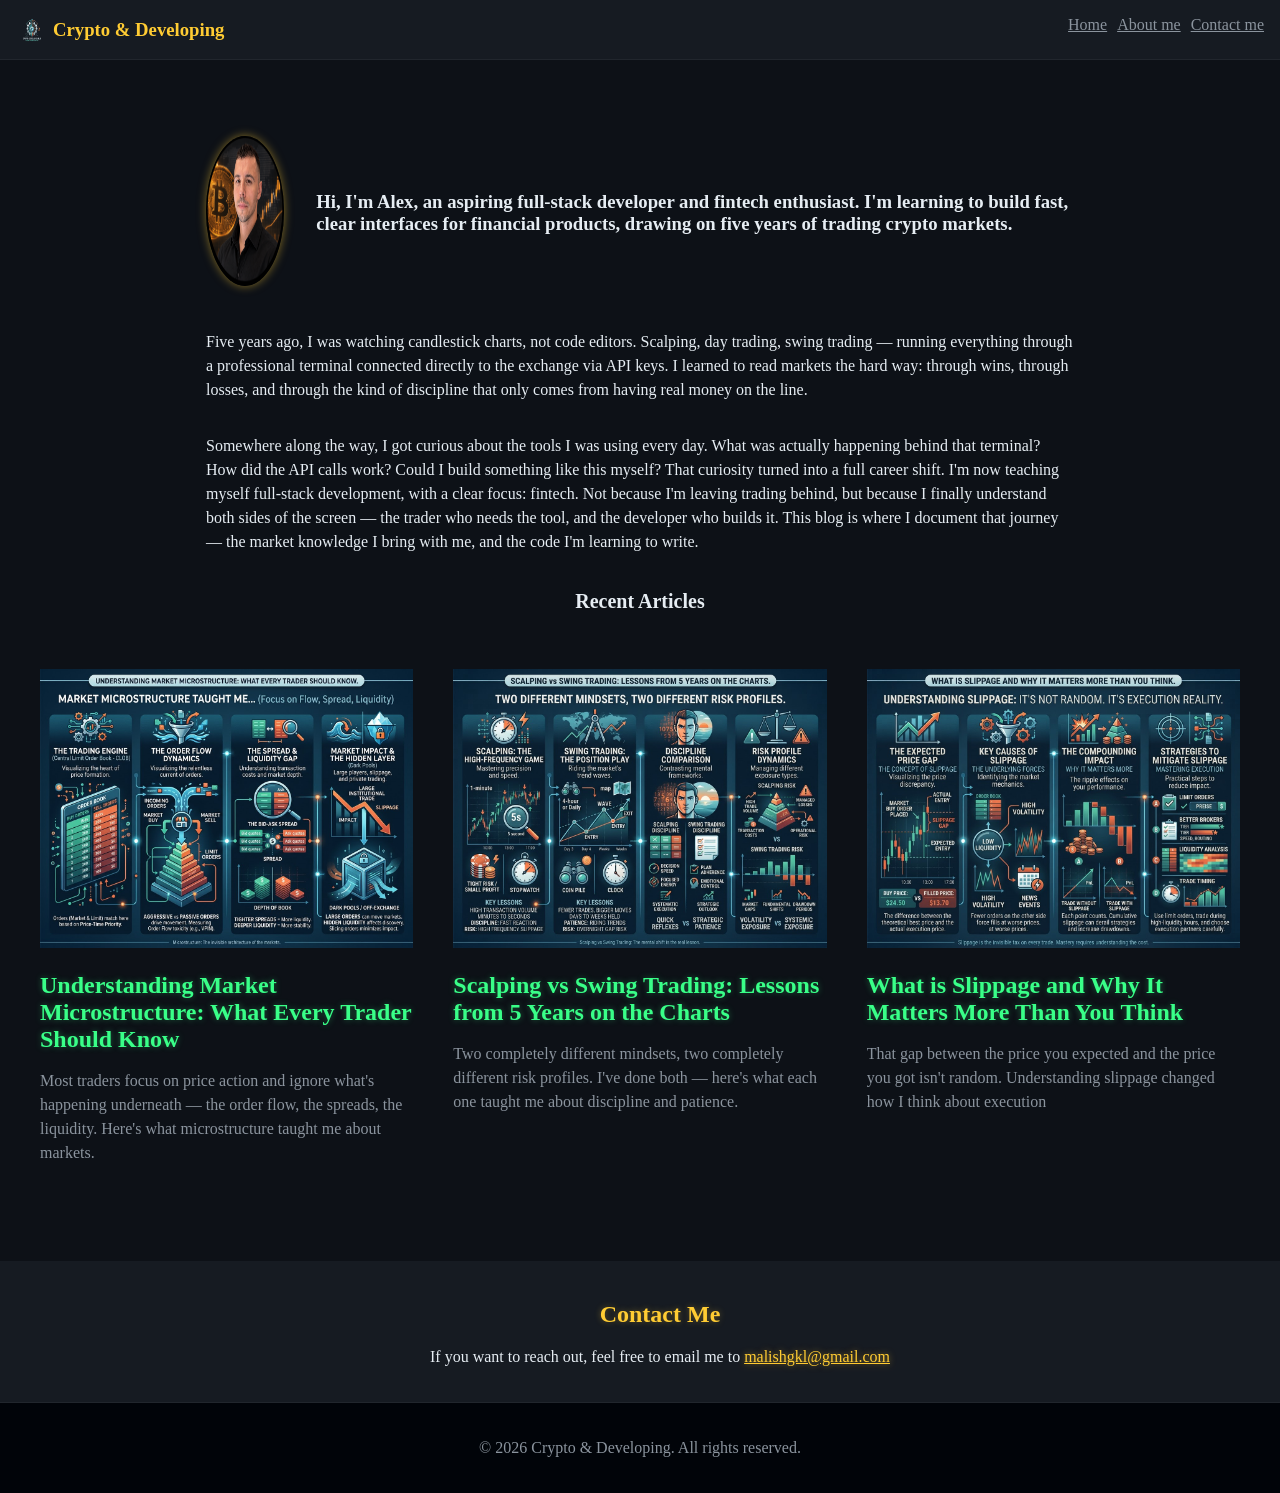
==== commit deef16ef: "Changed my photo" ====
--- a/about-me.html
+++ b/about-me.html
@@ -23,7 +23,7 @@
     <article class="about-me" id="about">
         <div class="about-me-header">
             <div>
-                <img src="images/myphoto.jpeg" alt="My Photo">
+                <img src="images/myphoto.png.PNG" alt="My Photo">
             </div>
             <div >
                 <h3>Hi, I'm Alex, an aspiring full-stack developer and fintech enthusiast. 
--- a/style.css
+++ b/style.css
@@ -16,6 +16,12 @@
     color: var(--text-primary);
 }
 
+img {
+    max-width: 100%;
+    height: auto;
+}
+
+
 a {
     color: var(--accent-gold);
     text-shadow: 0 0 6px rgba(255, 204, 51, 0.5);
@@ -48,11 +54,6 @@
 }
 
 .navbar {
-    position: fixed;
-    z-index: 1;
-    top: 0;
-    left: 0;
-    right: 0;
     display: flex;
     justify-content: space-between;
     padding-left: 1em;
@@ -100,9 +101,6 @@
 .header-container {
     display: flex;
     flex-direction: column;
-    margin-top: 3.5rem;
-    margin-bottom: 1rem;
-    
 }
 
 .header-article {
@@ -138,7 +136,7 @@
 
 .articles-grid {
     display: grid;
-    grid-template-columns: minmax(368px, 1fr);
+    grid-template-columns: minmax(0, 1fr);
     gap: 1.25rem;
     padding: 1.25rem;
 }
@@ -197,6 +195,7 @@
 
 
 .contact-me {
+    width: 100%;
     background-color: var(--bg-surface);
     text-align: center;
     padding: 1.25rem;
@@ -221,7 +220,6 @@
     .header-article {
        min-height: 30rem;
        margin-bottom: 2rem;
-
     }
 
     .header-content {
@@ -258,16 +256,9 @@
     .about-me-header h3 {
         text-align: left;
     }
-
-    .about-me p{
-        max-width: 60%;
-    }
-
-    .
-
  
     .articles-grid {
-        grid-template-columns: repeat(3, minmax(309px, 1fr));
+        grid-template-columns: repeat(3, minmax(0, 1fr));
         padding: 2.5rem;
         gap: 2.5rem;
         grid-template-areas:
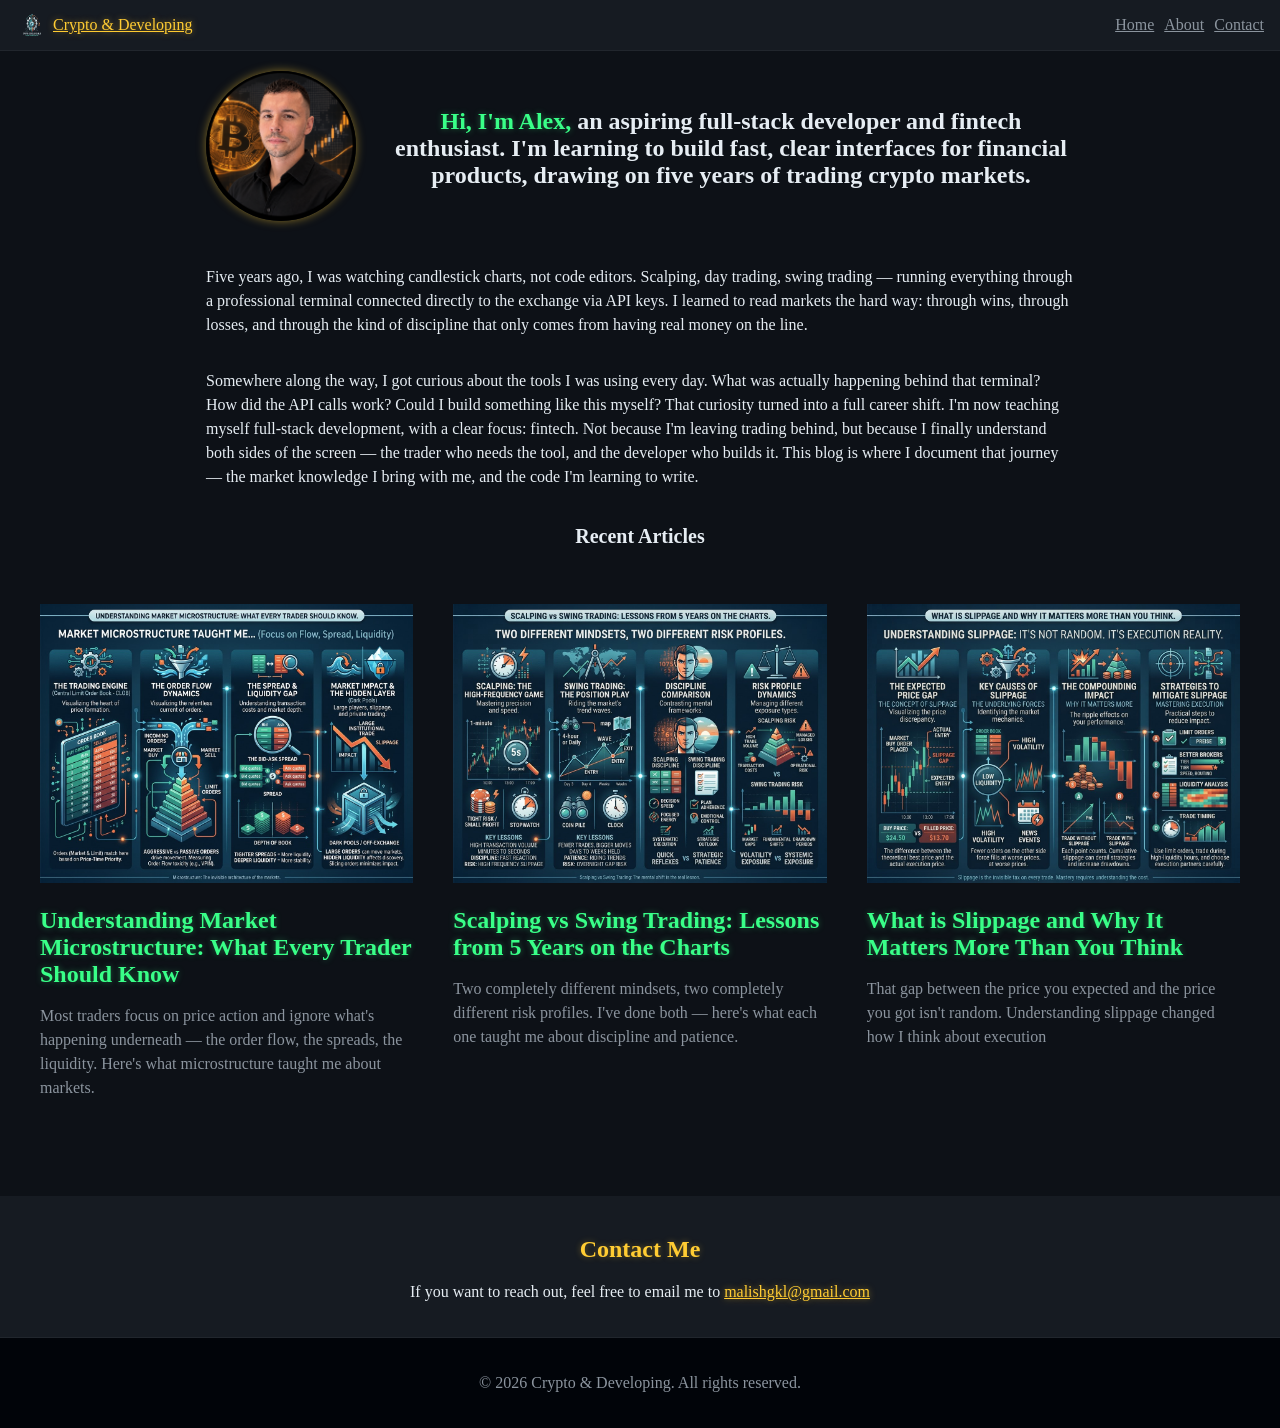
==== commit bfab477f: "fixed html h1 css" ====
--- a/about-me.html
+++ b/about-me.html
@@ -3,31 +3,32 @@
 <head>
     <meta charset="UTF-8">
     <meta name="viewport" content="width=device-width, initial-scale=1.0">
-    <title>Crypto & Developing</title>
+    <title>About Alex | Aspiring Fintech Developer</title>
     <link rel="stylesheet" href="style.css">
 </head>
 <body>
     <nav class="navbar">
         <div class="nav-logo">
             <img class="logo-img" src="images/logo.png" alt="Logo">
-            <h3 class="logo-text">Crypto & Developing</h3>
+            <span class="logo-text"><a href="index.html">Crypto & Developing</a></span>
         </div>
         <div class="nav-section">
             <ul>
                 <li><a href="index.html">Home</a></li>
-                <li><a href="about-me.html">About me</a></li>
-                <li><a href="index.html#contact">Contact me</a></li>
+                <li><a href="about-me.html">About</a></li>
+                <li><a href="index.html#contact">Contact</a></li>
             </ul>
         </div>
     </nav>
     <article class="about-me" id="about">
         <div class="about-me-header">
             <div>
-                <img src="images/myphoto.png.PNG" alt="My Photo">
+                <img src="images/myphoto.png" alt="My Photo">
             </div>
             <div >
-                <h3>Hi, I'm Alex, an aspiring full-stack developer and fintech enthusiast. 
-                    I'm learning to build fast, clear interfaces for financial products, drawing on five years of trading crypto markets.</h3>
+                <h1><span class="about-me-name">Hi, I'm Alex,</span>
+                an aspiring full-stack developer and fintech enthusiast.
+                I'm learning to build fast, clear interfaces for financial products, drawing on five years of trading crypto markets.</h1>
             </div>
         </div>
         <p>
@@ -65,7 +66,6 @@
         <h2>Contact Me</h2>
         <p>If you want to reach out, feel free to email me to <a href="mailto:malishgkl@gmail.com">malishgkl@gmail.com</a></p>
     </section>
-</body>
 <footer>
     <p>&copy; 2026 Crypto & Developing. All rights reserved.</p>
 </footer>
--- a/style.css
+++ b/style.css
@@ -110,6 +110,7 @@
     min-height: 18.312rem;
     position: relative;
     box-shadow: 0 0 20px rgba(57, 255, 136, 0.5);
+    margin-bottom: 1.25rem;
 }
 
 .header-content {
@@ -152,11 +153,10 @@
     align-items: center;
     text-align: center;
     padding: 1.25rem;
-    margin-top: 3.5rem;
 }
 
 .about-me img {
-    width: 150px;
+    min-width: 150px;
     height: 150px;
     border-radius: 50%;
     box-shadow: 0 0 10px rgba(255, 204, 51, 0.5);
@@ -174,12 +174,19 @@
     text-shadow: 0 0 6px rgba(255, 204, 51, 0.35);
 }
 
+.about-me-name {
+    color: var(--accent-green);
+    text-shadow: 0 0 6px rgba(57, 255, 136, 0.35);
+}
 
 .about-me-text {
     max-width: 600px;
     text-align: center;
 }
 
+.about-me-header h1 {
+    font-size: 1.5rem;
+}
 
 .featured-post {
     text-align: left;
@@ -188,6 +195,12 @@
     margin-top: 2rem;
 }
 
+.featured-post h1 {
+    font-size: 2rem;
+    margin-bottom: 0.5rem;
+    color: var(--accent-green);
+    text-shadow: 0 0 6px rgba(57, 255, 136, 0.35);
+}
 .featured-post p {
     line-height: 1.5;
     max-width: 50rem;
@@ -195,7 +208,6 @@
 
 
 .contact-me {
-    width: 100%;
     background-color: var(--bg-surface);
     text-align: center;
     padding: 1.25rem;
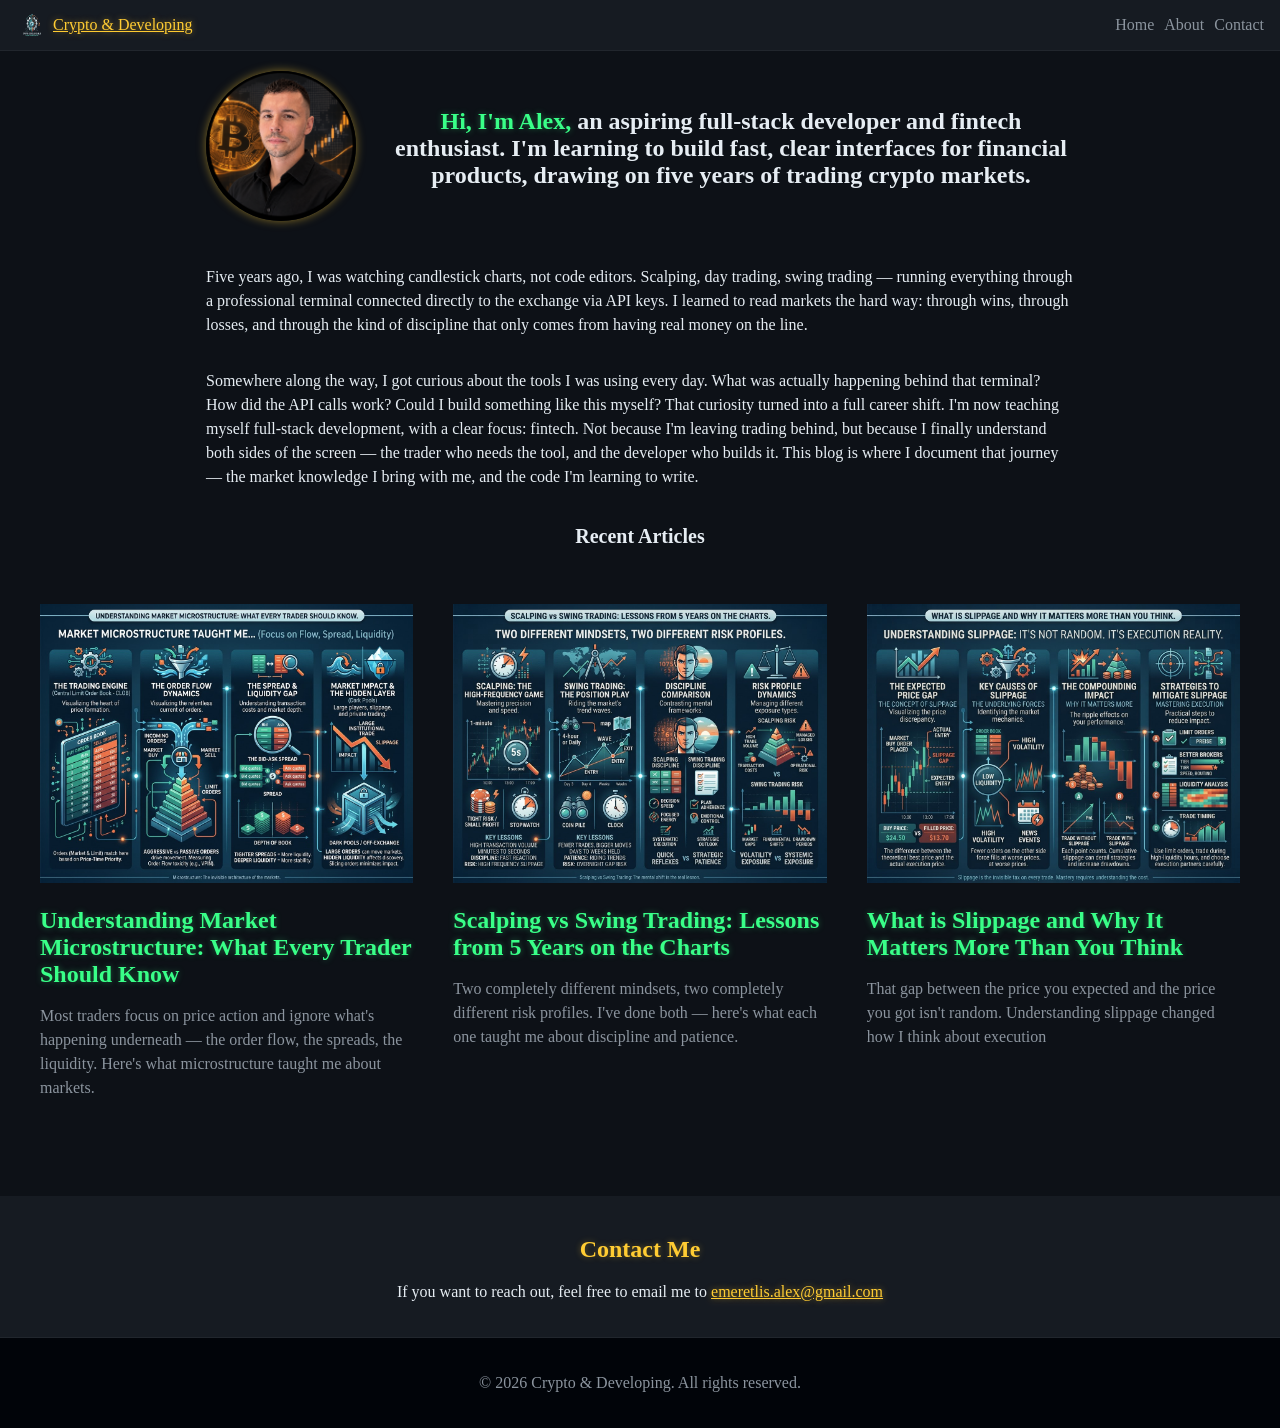
==== commit 6c6afaa8: "Update about-me.html email" ====
--- a/about-me.html
+++ b/about-me.html
@@ -64,7 +64,7 @@
     </main>
     <section class="contact-me" id="contact">
         <h2>Contact Me</h2>
-        <p>If you want to reach out, feel free to email me to <a href="mailto:malishgkl@gmail.com">malishgkl@gmail.com</a></p>
+        <p>If you want to reach out, feel free to email me to <a href="mailto:emeretlis.alex@gmail.com">emeretlis.alex@gmail.com</a></p>
     </section>
 <footer>
     <p>&copy; 2026 Crypto & Developing. All rights reserved.</p>
--- a/style.css
+++ b/style.css
@@ -69,6 +69,7 @@
 .nav-section li a {
     color: var(--text-secondary);
     text-shadow: none;
+    text-decoration: none;
 }
 
 .nav-section li a:hover {
@@ -89,7 +90,6 @@
 }
 .nav-section li {
     list-style: none;
-    text-decoration: none;
 }
 
 .logo-img {
@@ -179,10 +179,6 @@
     text-shadow: 0 0 6px rgba(57, 255, 136, 0.35);
 }
 
-.about-me-text {
-    max-width: 600px;
-    text-align: center;
-}
 
 .about-me-header h1 {
     font-size: 1.5rem;
@@ -265,9 +261,6 @@
         margin-bottom: 1.5rem;
     }
 
-    .about-me-header h3 {
-        text-align: left;
-    }
  
     .articles-grid {
         grid-template-columns: repeat(3, minmax(0, 1fr));
